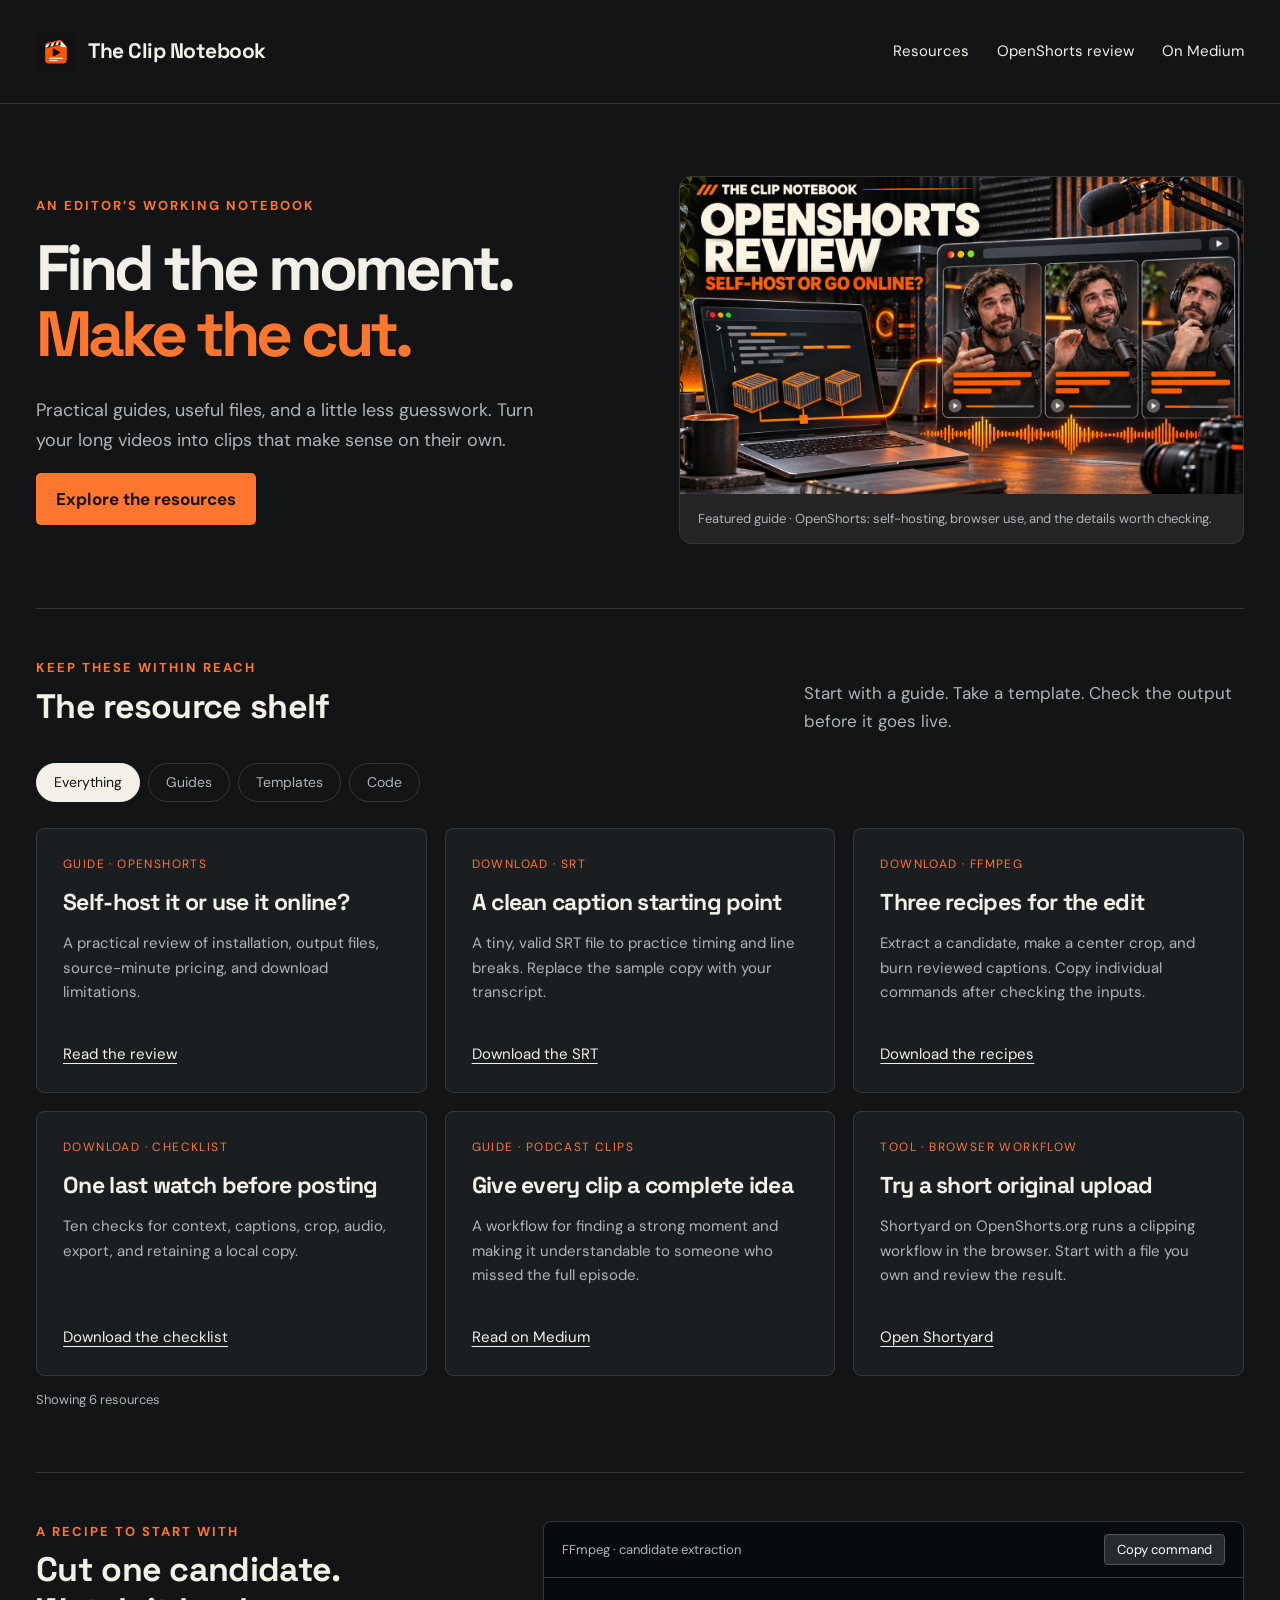
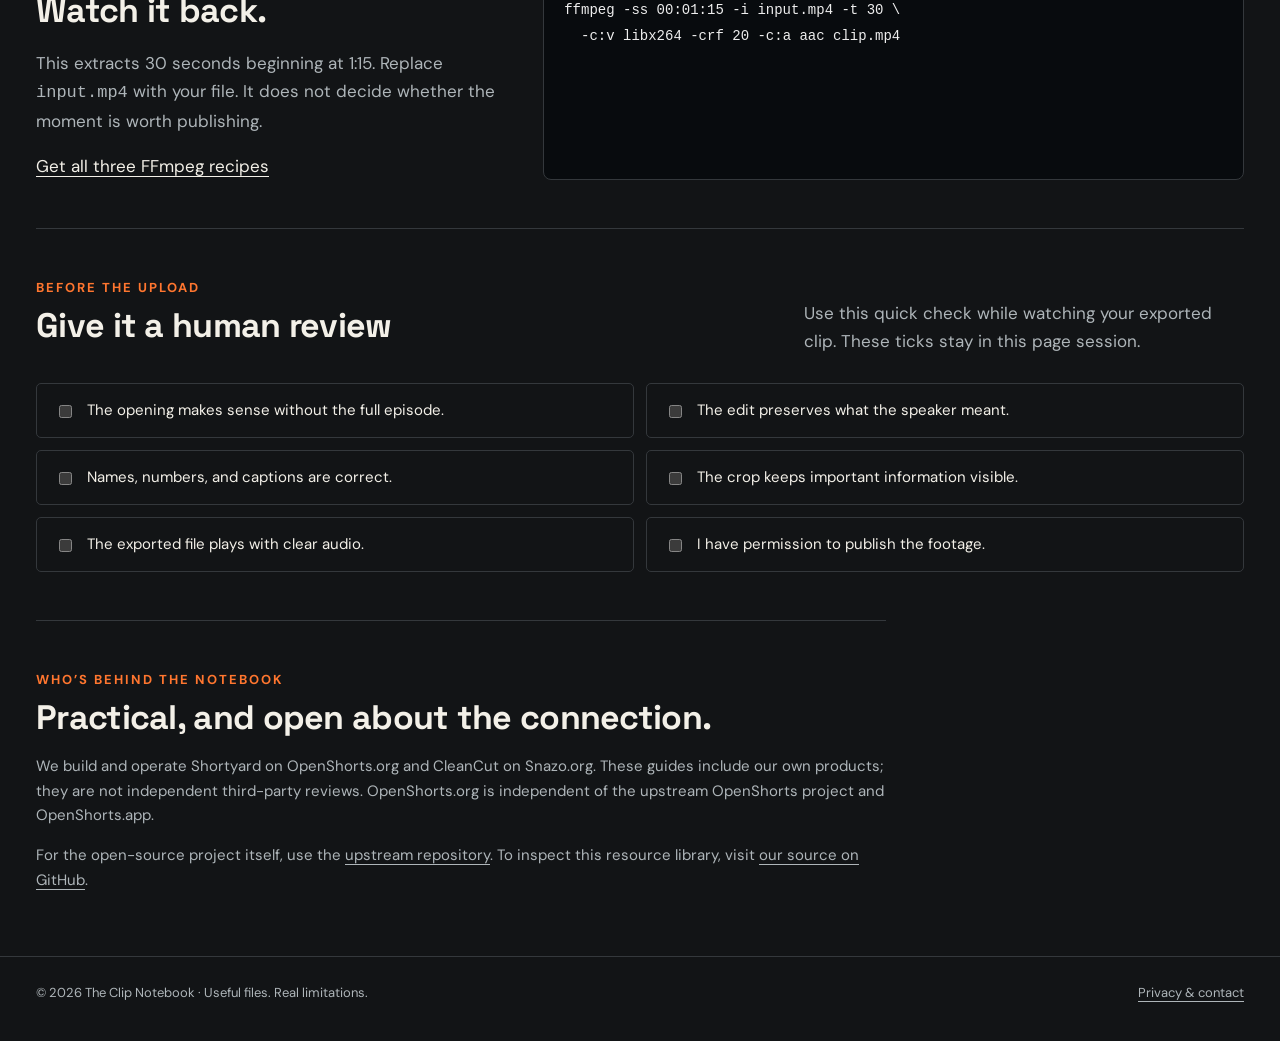
==== docs/index.html @ 666cdbc4 "Launch The Clip Notebook resource library and OpenShorts review" ====
<!doctype html><html lang="en"><head><meta charset="utf-8"><meta name="viewport" content="width=device-width,initial-scale=1"><title>The Clip Notebook — Video Clipping Guides & Resources</title><meta name="description" content="Practical OpenShorts guides, downloadable caption templates, FFmpeg recipes and a pre-publish checklist for short-form video creators."><link rel="canonical" href="https://clipnotebook.github.io/clip-notebook/"><meta property="og:title" content="The Clip Notebook"><meta property="og:description" content="Make the cut. Practical video clipping guides and resources."><meta property="og:image" content="https://clipnotebook.github.io/clip-notebook/assets/cover.png"><meta property="og:type" content="website"><link rel="icon" href="assets/avatar.png"><link rel="stylesheet" href="style.css"></head><body>
<header><a class="brand" href="./"><img src="assets/avatar.png" alt="">The Clip Notebook</a><nav><a href="#resources">Resources</a><a href="guides/openshorts-review.html">OpenShorts review</a><a href="https://medium.com/@clipnotebook">On Medium</a></nav></header>
<main><section class="hero"><div><div class="eyebrow">An editor’s working notebook</div><h1>Find the moment.<br><span>Make the cut.</span></h1><p>Practical guides, useful files, and a little less guesswork. Turn your long videos into clips that make sense on their own.</p><a class="button" href="#resources">Explore the resources</a></div><div class="hero-art"><a href="guides/openshorts-review.html"><img src="assets/cover.png" alt="OpenShorts review: self-host or go online"></a><small>Featured guide · OpenShorts: self-hosting, browser use, and the details worth checking.</small></div></section>
<section class="section" id="resources"><div class="section-head"><div><div class="eyebrow">Keep these within reach</div><h2>The resource shelf</h2></div><p>Start with a guide. Take a template. Check the output before it goes live.</p></div><div class="filters" aria-label="Filter resources"><button aria-pressed="true" data-filter="all">Everything</button><button aria-pressed="false" data-filter="guide">Guides</button><button aria-pressed="false" data-filter="template">Templates</button><button aria-pressed="false" data-filter="code">Code</button></div><div class="resources">
<article class="resource" data-kind="guide"><span class="tag">Guide · OpenShorts</span><h3>Self-host it or use it online?</h3><p>A practical review of installation, output files, source-minute pricing, and download limitations.</p><a href="guides/openshorts-review.html">Read the review</a></article>
<article class="resource" data-kind="template"><span class="tag">Download · SRT</span><h3>A clean caption starting point</h3><p>A tiny, valid SRT file to practice timing and line breaks. Replace the sample copy with your transcript.</p><a href="downloads/captions.srt" download>Download the SRT</a></article>
<article class="resource" data-kind="code"><span class="tag">Download · FFmpeg</span><h3>Three recipes for the edit</h3><p>Extract a candidate, make a center crop, and burn reviewed captions. Copy individual commands after checking the inputs.</p><a href="downloads/ffmpeg-recipes.sh" download>Download the recipes</a></article>
<article class="resource" data-kind="template"><span class="tag">Download · Checklist</span><h3>One last watch before posting</h3><p>Ten checks for context, captions, crop, audio, export, and retaining a local copy.</p><a href="downloads/clip-review-checklist.md" download>Download the checklist</a></article>
<article class="resource" data-kind="guide"><span class="tag">Guide · Podcast clips</span><h3>Give every clip a complete idea</h3><p>A workflow for finding a strong moment and making it understandable to someone who missed the full episode.</p><a href="https://medium.com/@clipnotebook/how-to-turn-one-podcast-episode-into-shorts-people-actually-want-to-watch-35198f7fb38f">Read on Medium</a></article>
<article class="resource" data-kind="guide"><span class="tag">Tool · Browser workflow</span><h3>Try a short original upload</h3><p>Shortyard on OpenShorts.org runs a clipping workflow in the browser. Start with a file you own and review the result.</p><a href="https://openshorts.org/?utm_source=github-pages&utm_medium=outreach&utm_campaign=backlinks">Open Shortyard</a></article>
</div><p id="filter-status" aria-live="polite" style="font-size:13px;color:var(--muted)">Showing 6 resources</p></section>
<section class="section recipe"><div><div class="eyebrow">A recipe to start with</div><h2>Cut one candidate.<br>Watch it back.</h2><p>This extracts 30 seconds beginning at 1:15. Replace <code>input.mp4</code> with your file. It does not decide whether the moment is worth publishing.</p><a href="downloads/ffmpeg-recipes.sh" download>Get all three FFmpeg recipes</a></div><div class="terminal"><div class="terminal-bar"><span>FFmpeg · candidate extraction</span><button class="copy" id="copy-command">Copy command</button></div><pre id="command">ffmpeg -ss 00:01:15 -i input.mp4 -t 30 \
  -c:v libx264 -crf 20 -c:a aac clip.mp4</pre></div></section>
<section class="section"><div class="section-head"><div><div class="eyebrow">Before the upload</div><h2>Give it a human review</h2></div><p>Use this quick check while watching your exported clip. These ticks stay in this page session.</p></div><div class="checks"><label><input type="checkbox">The opening makes sense without the full episode.</label><label><input type="checkbox">The edit preserves what the speaker meant.</label><label><input type="checkbox">Names, numbers, and captions are correct.</label><label><input type="checkbox">The crop keeps important information visible.</label><label><input type="checkbox">The exported file plays with clear audio.</label><label><input type="checkbox">I have permission to publish the footage.</label></div></section>
<section class="section disclosure"><div class="eyebrow">Who’s behind the notebook</div><h2>Practical, and open about the connection.</h2><p>We build and operate Shortyard on OpenShorts.org and CleanCut on Snazo.org. These guides include our own products; they are not independent third-party reviews. OpenShorts.org is independent of the upstream OpenShorts project and OpenShorts.app.</p><p>For the open-source project itself, use the <a href="https://github.com/mutonby/openshorts">upstream repository</a>. To inspect this resource library, visit <a href="https://github.com/clipnotebook/clip-notebook">our source on GitHub</a>.</p></section></main>
<footer><span>© 2026 The Clip Notebook · Useful files. Real limitations.</span><a href="privacy.html">Privacy & contact</a></footer><script src="app.js"></script></body></html>
---- docs/style.css ----
@import url('https://fonts.googleapis.com/css2?family=DM+Sans:wght@400;500;600;700&family=Space+Grotesk:wght@400;500;600;700&display=swap');
:root{color-scheme:dark;--bg:#121416;--panel:#1b1e21;--line:#34383c;--ink:#f3f0e8;--muted:#aeb5b9;--orange:#ff762f}*{box-sizing:border-box}html{scroll-behavior:smooth}body{margin:0;background:var(--bg);color:var(--ink);font:17px/1.65 'DM Sans',sans-serif}a{color:inherit;text-underline-offset:4px}a:hover{color:var(--orange)}img{max-width:100%;display:block}button{font:inherit;cursor:pointer}header,main,footer{max-width:1280px;margin:auto;padding:0 36px}header{height:104px;display:flex;align-items:center;justify-content:space-between;border-bottom:1px solid var(--line)}.brand{display:flex;align-items:center;gap:12px;text-decoration:none;font-family:'Space Grotesk',sans-serif;font-weight:700;font-size:21px;letter-spacing:-.5px}.brand img{width:40px;height:40px;border-radius:10px}nav{display:flex;gap:28px;font-size:15px}nav a{text-decoration:none}.hero{padding:72px 0 64px;display:grid;grid-template-columns:1.05fr 1fr;gap:50px;align-items:center}.eyebrow{color:var(--orange);font-size:13px;letter-spacing:2px;text-transform:uppercase;font-weight:700}.hero h1{font-family:'Space Grotesk',sans-serif;font-size:clamp(48px,5vw,76px);line-height:1.03;letter-spacing:-4px;margin:20px 0 28px}.hero h1 span{color:var(--orange)}.hero p{color:var(--muted);max-width:520px;font-size:18px}.button{display:inline-block;background:var(--orange);color:#141414;text-decoration:none;padding:12px 20px;font-weight:700;border:0;border-radius:5px}.button:hover{background:#ff965b;color:#141414}.hero-art{border:1px solid var(--line);border-radius:12px;overflow:hidden;background:#252527}.hero-art img{width:100%;aspect-ratio:16/9;object-fit:cover}.hero-art small{display:block;padding:14px 18px;color:var(--muted);font-size:13px}.section{padding:48px 0;border-top:1px solid var(--line)}.section-head{display:flex;justify-content:space-between;align-items:end;gap:20px;margin-bottom:28px}h2,h3,h4{font-family:'Space Grotesk',sans-serif;line-height:1.2;letter-spacing:-.7px}h2{font-size:34px;margin:8px 0}h3{font-size:23px}.section-head p{color:var(--muted);max-width:440px;margin:0}.filters{display:flex;gap:8px;flex-wrap:wrap;margin-bottom:26px}.filters button{background:transparent;color:var(--muted);border:1px solid var(--line);border-radius:30px;padding:7px 17px;font-size:14px}.filters button[aria-pressed=true]{background:var(--ink);color:#111;border-color:var(--ink)}.resources{display:grid;grid-template-columns:repeat(3,1fr);gap:18px}.resource{padding:26px;background:var(--panel);border:1px solid var(--line);border-radius:8px;display:flex;flex-direction:column;min-height:265px}.resource h3{margin:14px 0}.resource p{font-size:15px;color:var(--muted);margin:0 0 22px}.resource a{margin-top:auto;font-size:15px}.tag{font-size:12px;letter-spacing:1.4px;text-transform:uppercase;color:var(--orange)}.recipe{display:grid;grid-template-columns:1fr 1.5fr;gap:40px}.recipe p,.disclosure p{color:var(--muted)}.terminal{background:#080b0e;border:1px solid var(--line);border-radius:8px;overflow:hidden}.terminal-bar{padding:12px 18px;border-bottom:1px solid var(--line);display:flex;justify-content:space-between;align-items:center;font-size:13px;color:var(--muted)}.copy{border:1px solid #555;background:#262b30;color:#fff;padding:4px 12px;border-radius:4px;font-size:13px}.terminal pre{padding:20px;white-space:pre-wrap;overflow-wrap:anywhere;color:#eee;margin:0;font:14px/1.85 Menlo,monospace}.checks{display:grid;grid-template-columns:repeat(2,1fr);gap:12px}.checks label{display:flex;align-items:start;gap:12px;padding:14px 18px;border:1px solid var(--line);border-radius:5px;font-size:15px}.checks input{accent-color:var(--orange);margin-top:7px}.disclosure{font-size:15px;max-width:850px}footer{padding-top:25px;padding-bottom:40px;border-top:1px solid var(--line);display:flex;justify-content:space-between;color:var(--muted);font-size:13px}.article{max-width:900px;margin:50px auto 80px}.article h1{font:700 54px/1.1 'Space Grotesk',sans-serif;letter-spacing:-2px}.article h2{font-size:31px;margin-top:46px}.article p{margin:22px 0}.article img{margin:30px 0 8px;border-radius:7px}.article table{width:100%;border-collapse:collapse;font-size:14px;display:block;overflow-x:auto}.article td,.article th{border:1px solid var(--line);padding:12px;vertical-align:top}.article th{text-align:left;background:var(--panel)}.article pre{background:#080b0e;border:1px solid var(--line);padding:24px;overflow:auto;font:14px/1.7 Menlo,monospace}.article code{color:#ffad7e}.article pre code{white-space:pre-wrap;overflow-wrap:anywhere}.article>p:first-of-type{font-size:22px;color:var(--muted)}[hidden]{display:none!important}@media(max-width:900px){header,main,footer{padding-left:22px;padding-right:22px}nav{gap:14px}.hero{grid-template-columns:1fr;padding-top:42px;gap:28px}.hero h1{letter-spacing:-2px}.resources{grid-template-columns:1fr 1fr}.recipe{grid-template-columns:1fr}.section-head{display:block}.section-head p{margin-top:14px}.article h1{font-size:40px}}@media(max-width:560px){header{height:auto;padding-top:20px;padding-bottom:20px;display:block}nav{margin-top:20px}.brand{font-size:19px}.resources,.checks{grid-template-columns:1fr}footer{display:block}.hero h1{font-size:48px}}
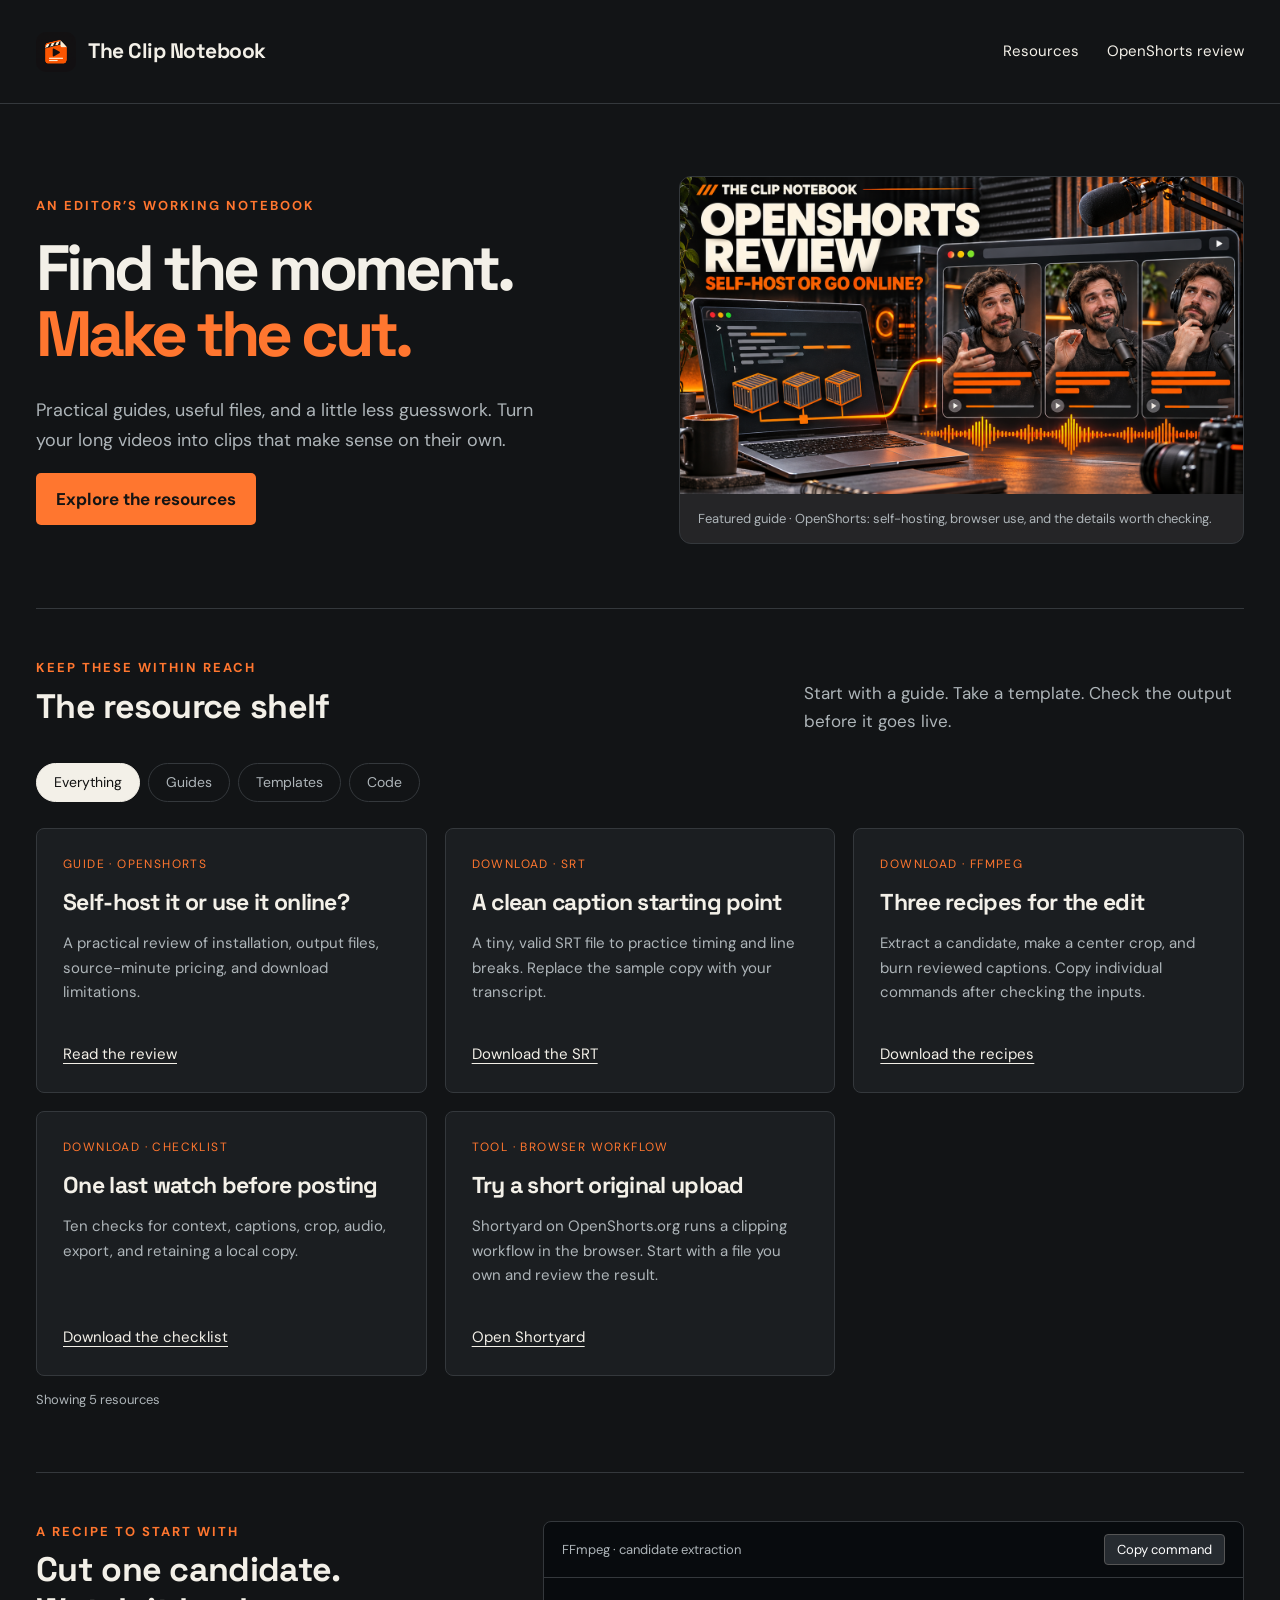
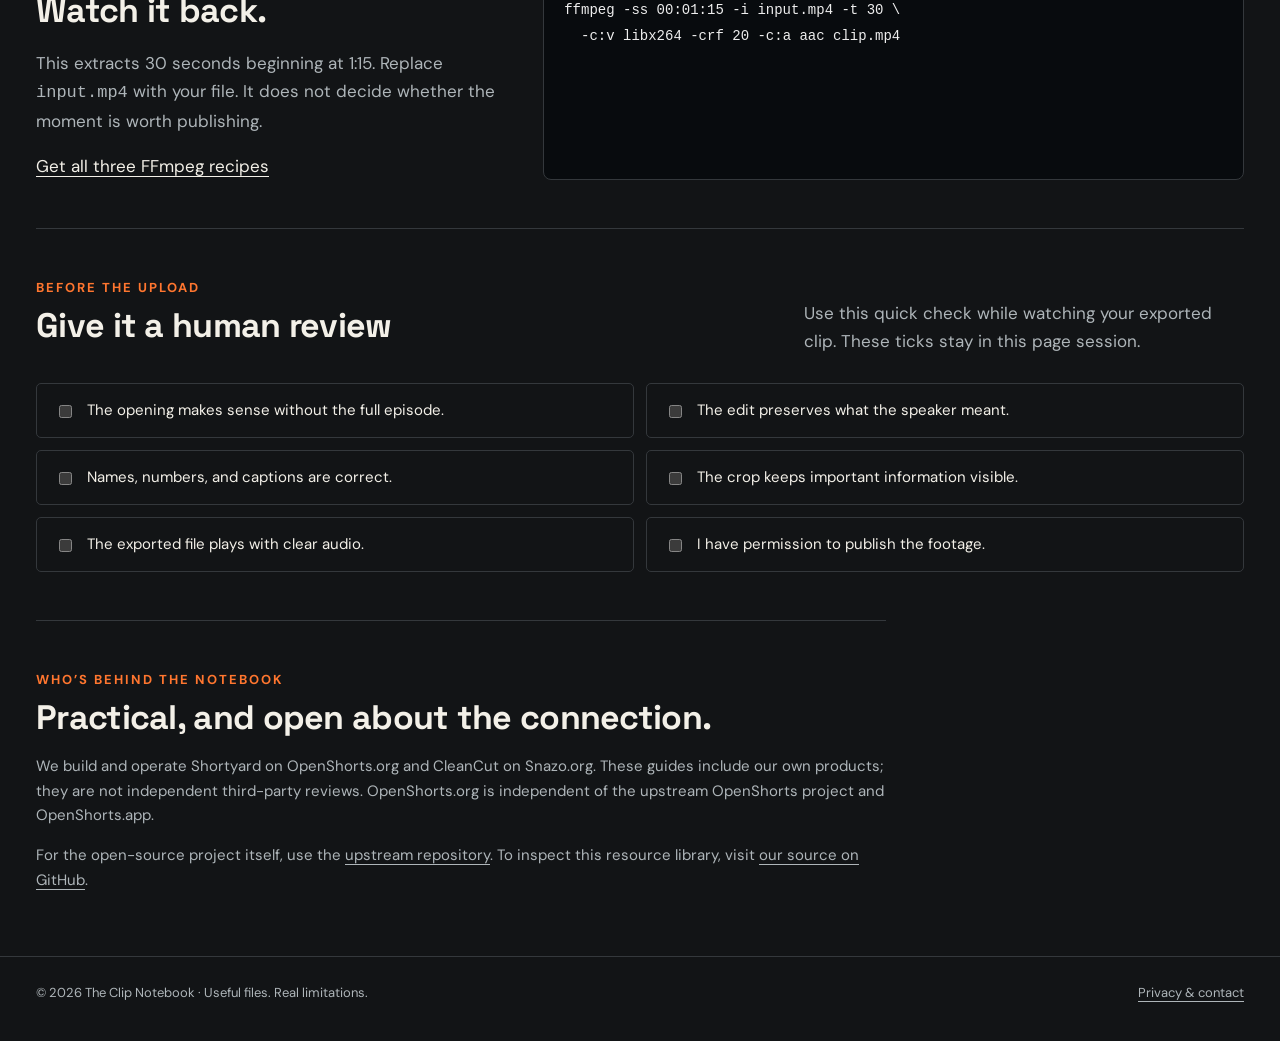
==== commit fe50a890: "Remove Medium links from the resource library and review navigation" ====
--- a/docs/index.html
+++ b/docs/index.html
@@ -1,14 +1,13 @@
 <!doctype html><html lang="en"><head><meta charset="utf-8"><meta name="viewport" content="width=device-width,initial-scale=1"><title>The Clip Notebook — Video Clipping Guides & Resources</title><meta name="description" content="Practical OpenShorts guides, downloadable caption templates, FFmpeg recipes and a pre-publish checklist for short-form video creators."><link rel="canonical" href="https://clipnotebook.github.io/clip-notebook/"><meta property="og:title" content="The Clip Notebook"><meta property="og:description" content="Make the cut. Practical video clipping guides and resources."><meta property="og:image" content="https://clipnotebook.github.io/clip-notebook/assets/cover.png"><meta property="og:type" content="website"><link rel="icon" href="assets/avatar.png"><link rel="stylesheet" href="style.css"></head><body>
-<header><a class="brand" href="./"><img src="assets/avatar.png" alt="">The Clip Notebook</a><nav><a href="#resources">Resources</a><a href="guides/openshorts-review.html">OpenShorts review</a><a href="https://medium.com/@clipnotebook">On Medium</a></nav></header>
+<header><a class="brand" href="./"><img src="assets/avatar.png" alt="">The Clip Notebook</a><nav><a href="#resources">Resources</a><a href="guides/openshorts-review.html">OpenShorts review</a></nav></header>
 <main><section class="hero"><div><div class="eyebrow">An editor’s working notebook</div><h1>Find the moment.<br><span>Make the cut.</span></h1><p>Practical guides, useful files, and a little less guesswork. Turn your long videos into clips that make sense on their own.</p><a class="button" href="#resources">Explore the resources</a></div><div class="hero-art"><a href="guides/openshorts-review.html"><img src="assets/cover.png" alt="OpenShorts review: self-host or go online"></a><small>Featured guide · OpenShorts: self-hosting, browser use, and the details worth checking.</small></div></section>
 <section class="section" id="resources"><div class="section-head"><div><div class="eyebrow">Keep these within reach</div><h2>The resource shelf</h2></div><p>Start with a guide. Take a template. Check the output before it goes live.</p></div><div class="filters" aria-label="Filter resources"><button aria-pressed="true" data-filter="all">Everything</button><button aria-pressed="false" data-filter="guide">Guides</button><button aria-pressed="false" data-filter="template">Templates</button><button aria-pressed="false" data-filter="code">Code</button></div><div class="resources">
 <article class="resource" data-kind="guide"><span class="tag">Guide · OpenShorts</span><h3>Self-host it or use it online?</h3><p>A practical review of installation, output files, source-minute pricing, and download limitations.</p><a href="guides/openshorts-review.html">Read the review</a></article>
 <article class="resource" data-kind="template"><span class="tag">Download · SRT</span><h3>A clean caption starting point</h3><p>A tiny, valid SRT file to practice timing and line breaks. Replace the sample copy with your transcript.</p><a href="downloads/captions.srt" download>Download the SRT</a></article>
 <article class="resource" data-kind="code"><span class="tag">Download · FFmpeg</span><h3>Three recipes for the edit</h3><p>Extract a candidate, make a center crop, and burn reviewed captions. Copy individual commands after checking the inputs.</p><a href="downloads/ffmpeg-recipes.sh" download>Download the recipes</a></article>
 <article class="resource" data-kind="template"><span class="tag">Download · Checklist</span><h3>One last watch before posting</h3><p>Ten checks for context, captions, crop, audio, export, and retaining a local copy.</p><a href="downloads/clip-review-checklist.md" download>Download the checklist</a></article>
-<article class="resource" data-kind="guide"><span class="tag">Guide · Podcast clips</span><h3>Give every clip a complete idea</h3><p>A workflow for finding a strong moment and making it understandable to someone who missed the full episode.</p><a href="https://medium.com/@clipnotebook/how-to-turn-one-podcast-episode-into-shorts-people-actually-want-to-watch-35198f7fb38f">Read on Medium</a></article>
 <article class="resource" data-kind="guide"><span class="tag">Tool · Browser workflow</span><h3>Try a short original upload</h3><p>Shortyard on OpenShorts.org runs a clipping workflow in the browser. Start with a file you own and review the result.</p><a href="https://openshorts.org/?utm_source=github-pages&utm_medium=outreach&utm_campaign=backlinks">Open Shortyard</a></article>
-</div><p id="filter-status" aria-live="polite" style="font-size:13px;color:var(--muted)">Showing 6 resources</p></section>
+</div><p id="filter-status" aria-live="polite" style="font-size:13px;color:var(--muted)">Showing 5 resources</p></section>
 <section class="section recipe"><div><div class="eyebrow">A recipe to start with</div><h2>Cut one candidate.<br>Watch it back.</h2><p>This extracts 30 seconds beginning at 1:15. Replace <code>input.mp4</code> with your file. It does not decide whether the moment is worth publishing.</p><a href="downloads/ffmpeg-recipes.sh" download>Get all three FFmpeg recipes</a></div><div class="terminal"><div class="terminal-bar"><span>FFmpeg · candidate extraction</span><button class="copy" id="copy-command">Copy command</button></div><pre id="command">ffmpeg -ss 00:01:15 -i input.mp4 -t 30 \
   -c:v libx264 -crf 20 -c:a aac clip.mp4</pre></div></section>
 <section class="section"><div class="section-head"><div><div class="eyebrow">Before the upload</div><h2>Give it a human review</h2></div><p>Use this quick check while watching your exported clip. These ticks stay in this page session.</p></div><div class="checks"><label><input type="checkbox">The opening makes sense without the full episode.</label><label><input type="checkbox">The edit preserves what the speaker meant.</label><label><input type="checkbox">Names, numbers, and captions are correct.</label><label><input type="checkbox">The crop keeps important information visible.</label><label><input type="checkbox">The exported file plays with clear audio.</label><label><input type="checkbox">I have permission to publish the footage.</label></div></section>
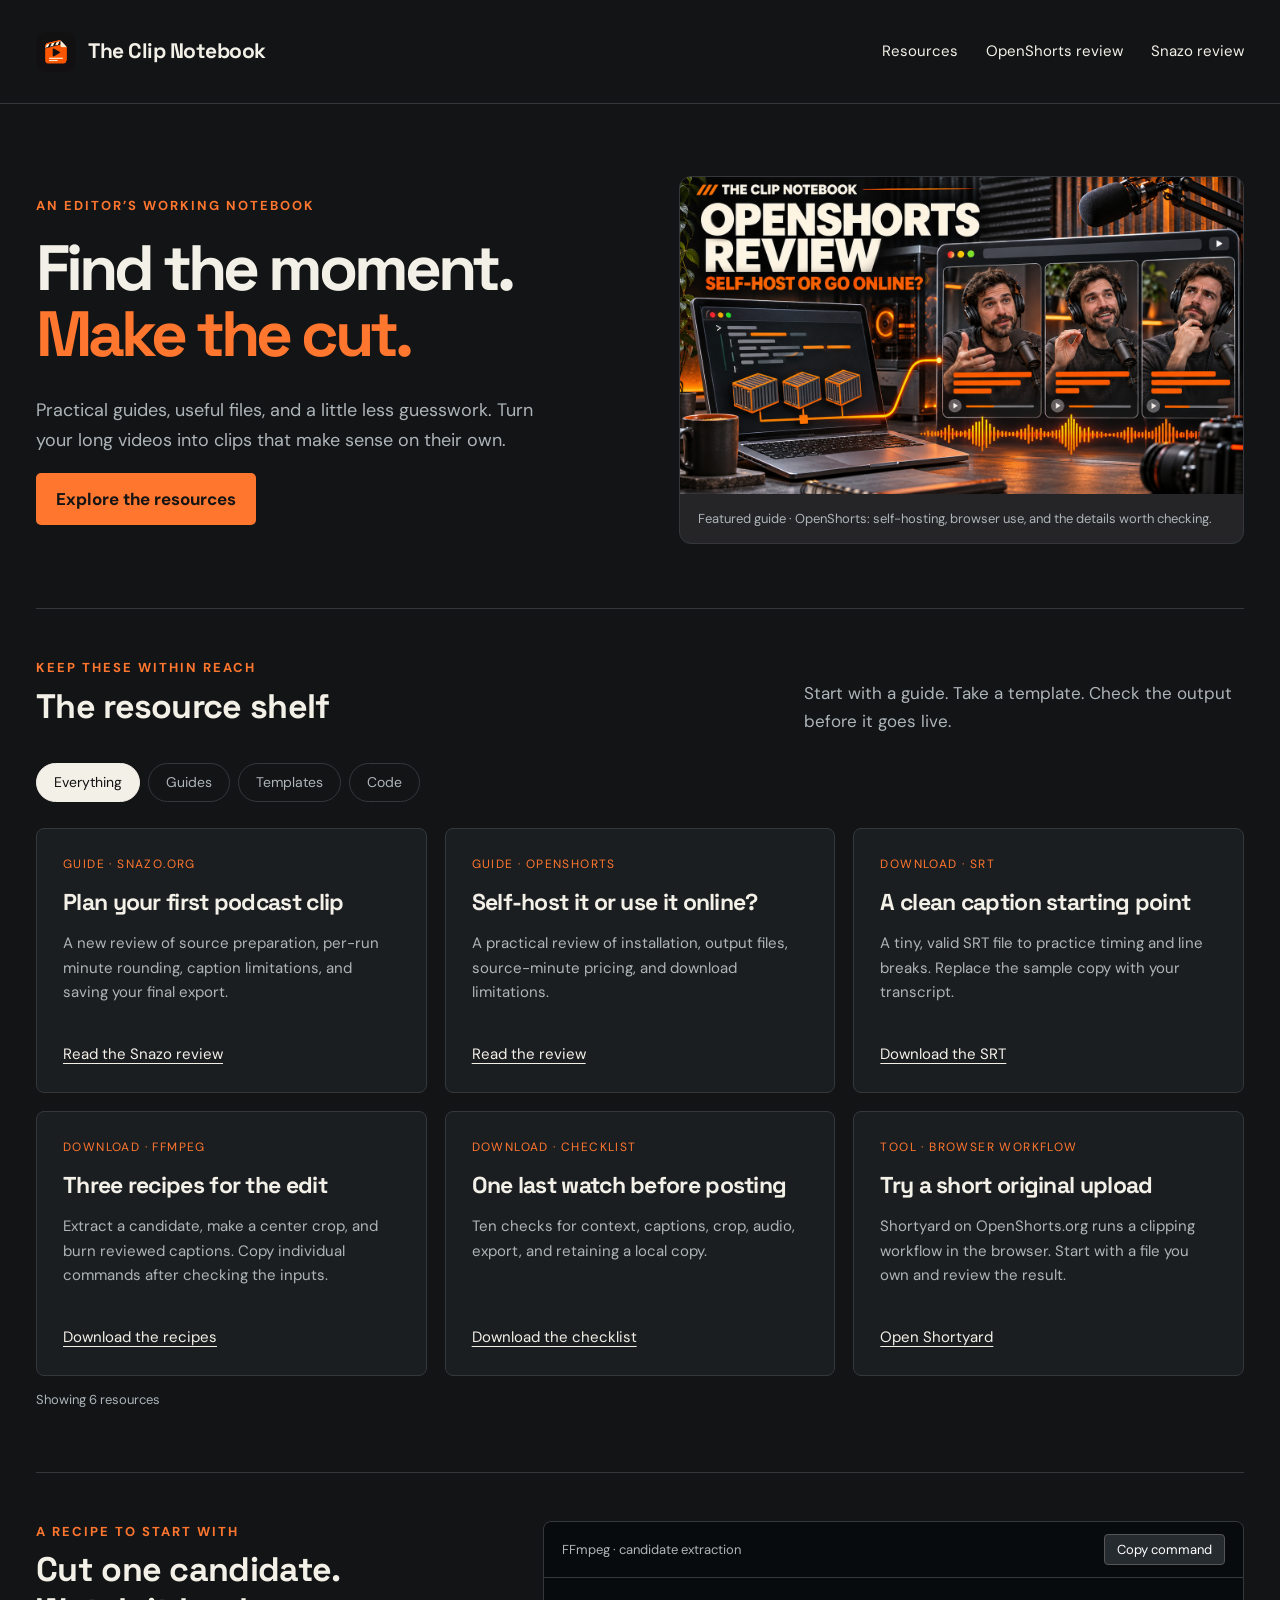
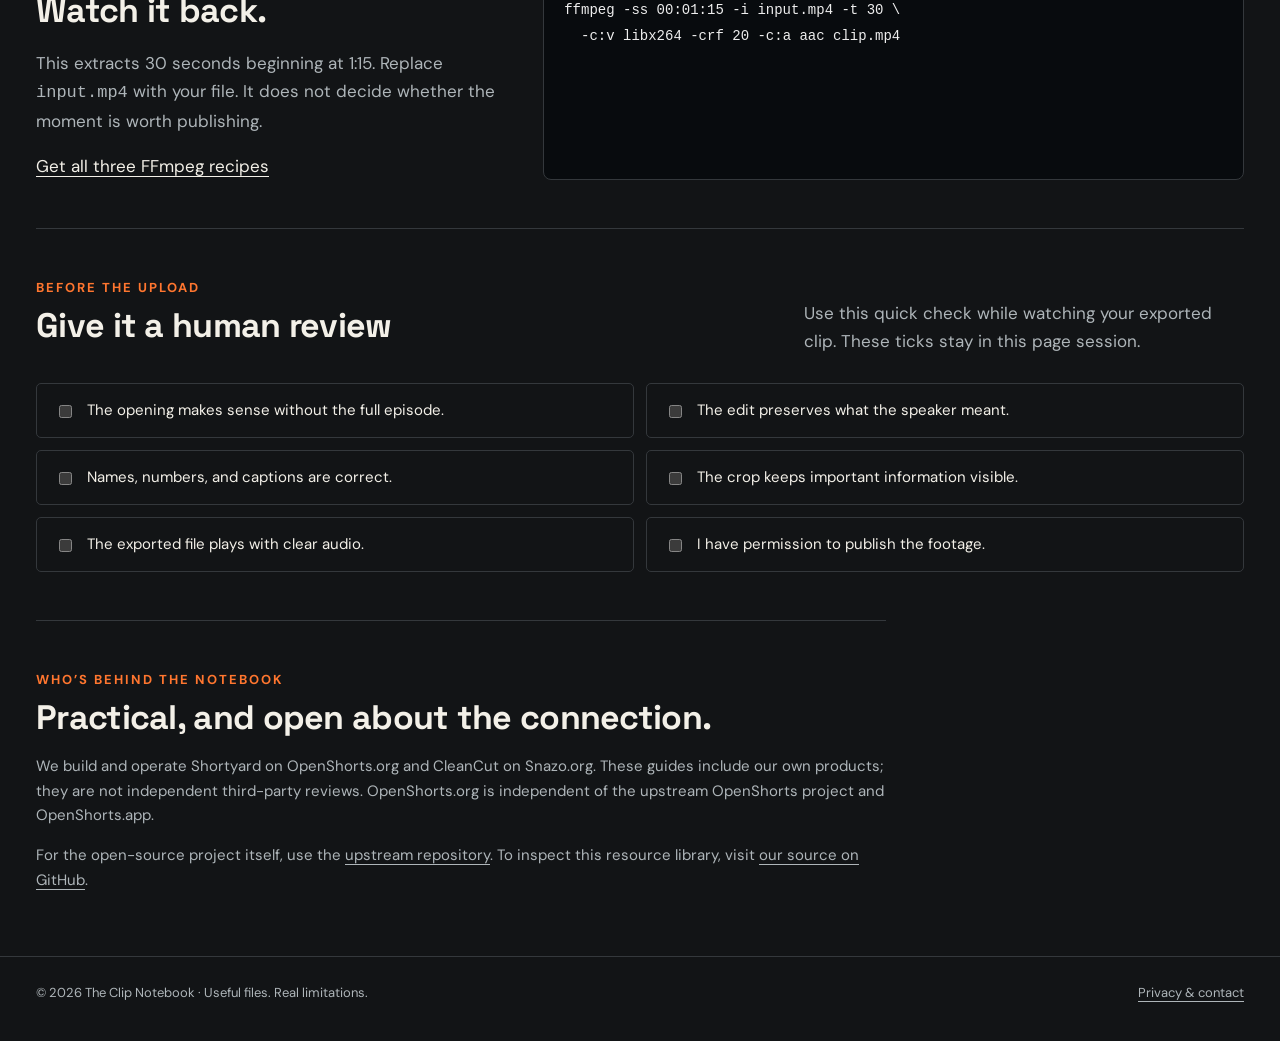
==== commit 2fa31306: "Publish an original Snazo podcast planning review and new visual assets" ====
--- a/docs/index.html
+++ b/docs/index.html
@@ -1,13 +1,14 @@
-<!doctype html><html lang="en"><head><meta charset="utf-8"><meta name="viewport" content="width=device-width,initial-scale=1"><title>The Clip Notebook — Video Clipping Guides & Resources</title><meta name="description" content="Practical OpenShorts guides, downloadable caption templates, FFmpeg recipes and a pre-publish checklist for short-form video creators."><link rel="canonical" href="https://clipnotebook.github.io/clip-notebook/"><meta property="og:title" content="The Clip Notebook"><meta property="og:description" content="Make the cut. Practical video clipping guides and resources."><meta property="og:image" content="https://clipnotebook.github.io/clip-notebook/assets/cover.png"><meta property="og:type" content="website"><link rel="icon" href="assets/avatar.png"><link rel="stylesheet" href="style.css"></head><body>
-<header><a class="brand" href="./"><img src="assets/avatar.png" alt="">The Clip Notebook</a><nav><a href="#resources">Resources</a><a href="guides/openshorts-review.html">OpenShorts review</a></nav></header>
+<!doctype html><html lang="en"><head><meta charset="utf-8"><meta name="viewport" content="width=device-width,initial-scale=1"><title>The Clip Notebook — Video Clipping Guides & Resources</title><meta name="description" content="Practical Snazo and OpenShorts guides, downloadable caption templates, FFmpeg recipes and a pre-publish checklist for short-form video creators."><link rel="canonical" href="https://clipnotebook.github.io/clip-notebook/"><meta property="og:title" content="The Clip Notebook"><meta property="og:description" content="Make the cut. Practical video clipping guides and resources."><meta property="og:image" content="https://clipnotebook.github.io/clip-notebook/assets/cover.png"><meta property="og:type" content="website"><link rel="icon" href="assets/avatar.png"><link rel="stylesheet" href="style.css"></head><body>
+<header><a class="brand" href="./"><img src="assets/avatar.png" alt="">The Clip Notebook</a><nav><a href="#resources">Resources</a><a href="guides/openshorts-review.html">OpenShorts review</a><a href="guides/snazo-podcast-clips-review.html">Snazo review</a></nav></header>
 <main><section class="hero"><div><div class="eyebrow">An editor’s working notebook</div><h1>Find the moment.<br><span>Make the cut.</span></h1><p>Practical guides, useful files, and a little less guesswork. Turn your long videos into clips that make sense on their own.</p><a class="button" href="#resources">Explore the resources</a></div><div class="hero-art"><a href="guides/openshorts-review.html"><img src="assets/cover.png" alt="OpenShorts review: self-host or go online"></a><small>Featured guide · OpenShorts: self-hosting, browser use, and the details worth checking.</small></div></section>
 <section class="section" id="resources"><div class="section-head"><div><div class="eyebrow">Keep these within reach</div><h2>The resource shelf</h2></div><p>Start with a guide. Take a template. Check the output before it goes live.</p></div><div class="filters" aria-label="Filter resources"><button aria-pressed="true" data-filter="all">Everything</button><button aria-pressed="false" data-filter="guide">Guides</button><button aria-pressed="false" data-filter="template">Templates</button><button aria-pressed="false" data-filter="code">Code</button></div><div class="resources">
+<article class="resource" data-kind="guide"><span class="tag">Guide · Snazo.org</span><h3>Plan your first podcast clip</h3><p>A new review of source preparation, per-run minute rounding, caption limitations, and saving your final export.</p><a href="guides/snazo-podcast-clips-review.html">Read the Snazo review</a></article>
 <article class="resource" data-kind="guide"><span class="tag">Guide · OpenShorts</span><h3>Self-host it or use it online?</h3><p>A practical review of installation, output files, source-minute pricing, and download limitations.</p><a href="guides/openshorts-review.html">Read the review</a></article>
 <article class="resource" data-kind="template"><span class="tag">Download · SRT</span><h3>A clean caption starting point</h3><p>A tiny, valid SRT file to practice timing and line breaks. Replace the sample copy with your transcript.</p><a href="downloads/captions.srt" download>Download the SRT</a></article>
 <article class="resource" data-kind="code"><span class="tag">Download · FFmpeg</span><h3>Three recipes for the edit</h3><p>Extract a candidate, make a center crop, and burn reviewed captions. Copy individual commands after checking the inputs.</p><a href="downloads/ffmpeg-recipes.sh" download>Download the recipes</a></article>
 <article class="resource" data-kind="template"><span class="tag">Download · Checklist</span><h3>One last watch before posting</h3><p>Ten checks for context, captions, crop, audio, export, and retaining a local copy.</p><a href="downloads/clip-review-checklist.md" download>Download the checklist</a></article>
 <article class="resource" data-kind="guide"><span class="tag">Tool · Browser workflow</span><h3>Try a short original upload</h3><p>Shortyard on OpenShorts.org runs a clipping workflow in the browser. Start with a file you own and review the result.</p><a href="https://openshorts.org/?utm_source=github-pages&utm_medium=outreach&utm_campaign=backlinks">Open Shortyard</a></article>
-</div><p id="filter-status" aria-live="polite" style="font-size:13px;color:var(--muted)">Showing 5 resources</p></section>
+</div><p id="filter-status" aria-live="polite" style="font-size:13px;color:var(--muted)">Showing 6 resources</p></section>
 <section class="section recipe"><div><div class="eyebrow">A recipe to start with</div><h2>Cut one candidate.<br>Watch it back.</h2><p>This extracts 30 seconds beginning at 1:15. Replace <code>input.mp4</code> with your file. It does not decide whether the moment is worth publishing.</p><a href="downloads/ffmpeg-recipes.sh" download>Get all three FFmpeg recipes</a></div><div class="terminal"><div class="terminal-bar"><span>FFmpeg · candidate extraction</span><button class="copy" id="copy-command">Copy command</button></div><pre id="command">ffmpeg -ss 00:01:15 -i input.mp4 -t 30 \
   -c:v libx264 -crf 20 -c:a aac clip.mp4</pre></div></section>
 <section class="section"><div class="section-head"><div><div class="eyebrow">Before the upload</div><h2>Give it a human review</h2></div><p>Use this quick check while watching your exported clip. These ticks stay in this page session.</p></div><div class="checks"><label><input type="checkbox">The opening makes sense without the full episode.</label><label><input type="checkbox">The edit preserves what the speaker meant.</label><label><input type="checkbox">Names, numbers, and captions are correct.</label><label><input type="checkbox">The crop keeps important information visible.</label><label><input type="checkbox">The exported file plays with clear audio.</label><label><input type="checkbox">I have permission to publish the footage.</label></div></section>
